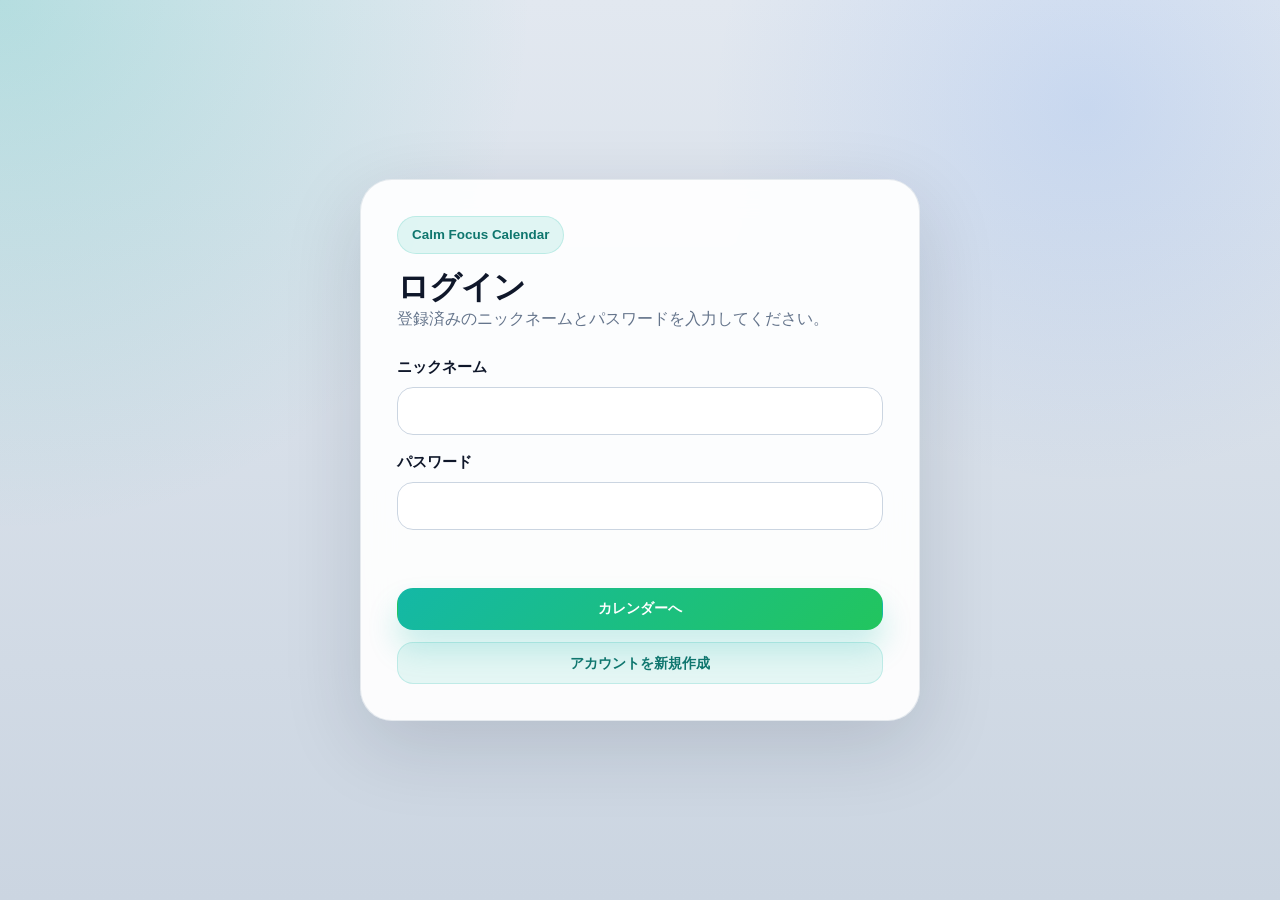
==== public_html/login/index.html @ 6d13730d "feat: unify app UI with login and add header user menu Share glass-style design tokens across pages," ====
<!doctype html>
<html lang="ja">
	<head>
		<meta charset="UTF-8" />
		<meta name="viewport" content="width=device-width, initial-scale=1.0" />
		<title>ログイン | Calm Focus Calendar</title>
		<link rel="stylesheet" href="../style.css" />
		<link rel="stylesheet" href="login.css" />
	</head>
	<body>
		<main class="page">
			<section class="auth-panel auth-panel--narrow">
				<span class="auth-eyebrow" style="background:rgba(20,184,166,0.12);color:var(--color-teal-strong);border:1px solid rgba(20,184,166,0.18)">Calm Focus Calendar</span>
				<h2>ログイン</h2>
				<p>登録済みのニックネームとパスワードを入力してください。</p>

				<form id="loginForm" class="auth-form" autocomplete="on">
					<div class="auth-field">
						<label class="form-label" for="nickname">ニックネーム</label>
						<input class="form-input" id="nickname" name="nickname" type="text" required maxlength="24" />
					</div>
					<div class="auth-field">
						<label class="form-label" for="password">パスワード</label>
						<input class="form-input" id="password" name="password" type="password" required minlength="4" />
					</div>

					<div id="loginMessage" class="auth-message" aria-live="polite"></div>

					<div class="auth-actions">
						<button class="primary-btn" type="submit">カレンダーへ</button>
						<a class="secondary-btn" href="register.html">アカウントを新規作成</a>
					</div>
				</form>
			</section>
		</main>

		<script src="auth.js"></script>
		<script>
			if (getCurrentUser()) {
				window.location.href = "../index.php";
			}

			const form = document.getElementById("loginForm");
			const message = document.getElementById("loginMessage");

			form.addEventListener("submit", async (event) => {
				event.preventDefault();

				const formData = new FormData(form);
				const nickname = String(formData.get("nickname") || "").trim();
				const password = String(formData.get("password") || "");

				try {
					await loginAccount(nickname, password);
					setMessage(message, "ログインしました。カレンダーへ移動します。", "success");
					window.location.href = "../index.php";
				} catch (error) {
					setMessage(message, error.message, "error");
				}
			});
		</script>
	</body>
</html>
---- public_html/style.css ----
/* ==========================================================================
   Calm Focus Calendar — design system
   Login-aligned glass UI with teal accents.
   ========================================================================== */

:root {
  /* Color */
  --color-bg: #e2e8f0;
  --color-surface: #ffffff;
  --color-surface-muted: #f8fafc;
  --color-text: #0f172a;
  --color-text-muted: #64748b;
  --color-border: rgba(148, 163, 184, 0.28);
  --color-border-strong: #cbd5e1;

  --color-primary: #14b8a6;
  --color-primary-hover: #0d9488;
  --color-primary-soft: rgba(20, 184, 166, 0.12);
  --color-primary-strong: #0f766e;

  --color-teal: #14b8a6;
  --color-teal-strong: #0f766e;
  --color-blue: #2f6df6;
  --color-accent: #22c55e;

  --color-success: #1f8a4c;
  --color-success-soft: #e6f4ea;
  --color-success-border: #b7e0c4;
  --color-warning: #9a6200;
  --color-warning-soft: #fdf3e0;
  --color-warning-border: #f3d49a;
  --color-danger: #ef4444;
  --color-danger-soft: #fdeceb;
  --color-danger-border: #f3b9b6;
  --color-info: #2f6df6;
  --color-info-soft: #e8f0fe;
  --color-info-border: #c6dafb;

  --color-sun: #ef4444;
  --color-sat: #2f6df6;

  --glass-bg: rgba(255, 255, 255, 0.92);
  --glass-border: rgba(148, 163, 184, 0.22);

  /* Radius */
  --radius-sm: 10px;
  --radius-md: 16px;
  --radius-lg: 20px;
  --radius-xl: 24px;
  --radius-2xl: 32px;

  /* Shadow */
  --shadow-sm: 0 8px 24px rgba(15, 23, 42, 0.06);
  --shadow-md: 0 12px 32px rgba(15, 23, 42, 0.10);
  --shadow-glass: 0 24px 80px rgba(15, 23, 42, 0.14);

  /* Spacing */
  --space-1: 4px;
  --space-2: 8px;
  --space-3: 12px;
  --space-4: 16px;
  --space-5: 24px;
  --space-6: 32px;

  /* Motion */
  --transition-fast: 0.12s ease;
  --transition-normal: 0.2s ease;

  /* Layout */
  --content-max: 1040px;
  --content-max-wide: 1280px;
  --header-height: 72px;

  --font-sans: "Hiragino Sans", "Yu Gothic UI", "Meiryo", -apple-system,
    BlinkMacSystemFont, "Segoe UI", sans-serif;
}

*,
*::before,
*::after {
  box-sizing: border-box;
  margin: 0;
  padding: 0;
}

html {
  scroll-behavior: smooth;
}

body {
  font-family: var(--font-sans);
  color: var(--color-text);
  min-height: 100vh;
  line-height: 1.5;
  -webkit-font-smoothing: antialiased;
  background:
    radial-gradient(circle at top left, rgba(20, 184, 166, 0.22), transparent 34%),
    radial-gradient(circle at 85% 12%, rgba(59, 130, 246, 0.14), transparent 28%),
    linear-gradient(180deg, #e2e8f0 0%, #cbd5e1 100%);
}

@media (prefers-reduced-motion: reduce) {
  html {
    scroll-behavior: auto;
  }
  *,
  *::before,
  *::after {
    scroll-behavior: auto !important;
    transition-duration: 0.01ms !important;
    animation-duration: 0.01ms !important;
  }
}

:focus-visible {
  outline: 2px solid var(--color-teal);
  outline-offset: 2px;
  border-radius: var(--radius-sm);
}

a {
  color: var(--color-teal-strong);
}

/* ------------------------------------------------------------------ Header */

.site-header {
  position: sticky;
  top: 0;
  z-index: 20;
  padding: var(--space-3) var(--space-4) 0;
}

.site-header-inner {
  max-width: var(--content-max-wide);
  margin: 0 auto;
  min-height: var(--header-height);
  padding: var(--space-2) var(--space-4);
  display: flex;
  align-items: center;
  justify-content: space-between;
  gap: var(--space-4);
  border: 1px solid var(--glass-border);
  border-radius: var(--radius-2xl);
  background: var(--glass-bg);
  backdrop-filter: blur(16px);
  box-shadow: var(--shadow-glass);
}

.site-header-start {
  display: flex;
  align-items: center;
  gap: var(--space-3);
  min-width: 0;
  flex: 1 1 auto;
}

.site-brand {
  display: inline-flex;
  align-items: center;
  gap: var(--space-2);
  min-width: 0;
  font-size: 15px;
  font-weight: 700;
  letter-spacing: -0.02em;
  color: var(--color-text);
  text-decoration: none;
}

.site-brand-mark {
  display: inline-flex;
  align-items: center;
  justify-content: center;
  flex-shrink: 0;
  width: 36px;
  height: 36px;
  border-radius: 12px;
  background: linear-gradient(135deg, var(--color-teal), var(--color-accent));
  color: #fff;
  font-size: 16px;
  font-weight: 800;
  box-shadow: 0 10px 24px rgba(20, 184, 166, 0.28);
}

.site-brand-name {
  white-space: nowrap;
  overflow: hidden;
  text-overflow: ellipsis;
}

.site-nav {
  display: flex;
  align-items: center;
  justify-content: flex-end;
  gap: var(--space-2);
  flex-wrap: wrap;
  flex-shrink: 0;
}

.site-nav-link {
  display: inline-flex;
  align-items: center;
  height: 42px;
  padding: 0 var(--space-4);
  border-radius: var(--radius-md);
  border: 1px solid transparent;
  color: var(--color-text-muted);
  font-size: 14px;
  font-weight: 700;
  text-decoration: none;
  transition: transform var(--transition-fast), background var(--transition-fast),
    color var(--transition-fast), border-color var(--transition-fast), box-shadow var(--transition-fast);
}

.site-nav-link:hover {
  background: rgba(20, 184, 166, 0.08);
  color: var(--color-teal-strong);
  transform: translateY(-1px);
}

.site-nav-link[aria-current="page"] {
  background: rgba(20, 184, 166, 0.12);
  border-color: rgba(20, 184, 166, 0.18);
  color: var(--color-teal-strong);
  box-shadow: inset 0 0 0 1px rgba(20, 184, 166, 0.06);
}

.site-user-menu {
  position: relative;
  flex-shrink: 0;
}

.user-chip-btn {
  display: inline-flex;
  align-items: center;
  gap: 10px;
  min-height: 48px;
  padding: 6px 14px 6px 6px;
  border: 1px solid rgba(20, 184, 166, 0.18);
  border-radius: 999px;
  background: rgba(20, 184, 166, 0.1);
  color: var(--color-teal-strong);
  font-size: 14px;
  font-weight: 700;
  cursor: pointer;
  transition: transform var(--transition-fast), box-shadow var(--transition-fast), background var(--transition-fast);
}

.user-chip-btn:hover,
.user-chip-btn.is-open {
  background: rgba(20, 184, 166, 0.16);
  box-shadow: 0 12px 28px rgba(20, 184, 166, 0.18);
  transform: translateY(-1px);
}

.user-avatar {
  display: inline-grid;
  place-items: center;
  flex-shrink: 0;
  width: 36px;
  height: 36px;
  border-radius: 50%;
  background: linear-gradient(135deg, var(--color-teal), var(--color-accent));
  color: #fff;
  font-size: 15px;
  font-weight: 800;
}

.user-avatar-large {
  width: 44px;
  height: 44px;
  font-size: 18px;
}

.user-chip-text {
  display: grid;
  gap: 1px;
  min-width: 0;
  text-align: left;
}

.user-chip-label {
  font-size: 11px;
  font-weight: 700;
  color: var(--color-text-muted);
  letter-spacing: 0.02em;
}

.user-nickname {
  max-width: 120px;
  overflow: hidden;
  text-overflow: ellipsis;
  white-space: nowrap;
  color: var(--color-teal-strong);
}

.user-chevron {
  width: 8px;
  height: 8px;
  margin-left: 2px;
  border-right: 2px solid currentColor;
  border-bottom: 2px solid currentColor;
  transform: rotate(45deg) translateY(-2px);
  transition: transform var(--transition-fast);
}

.user-chip-btn.is-open .user-chevron {
  transform: rotate(-135deg) translateY(2px);
}

.login-entry-btn {
  display: inline-flex;
  align-items: center;
  gap: 8px;
  min-height: 48px;
  padding: 0 16px;
  border-radius: 999px;
  border: 1px solid rgba(20, 184, 166, 0.18);
  background: rgba(20, 184, 166, 0.1);
  color: var(--color-teal-strong);
  font-size: 14px;
  font-weight: 700;
  text-decoration: none;
  transition: transform var(--transition-fast), box-shadow var(--transition-fast), background var(--transition-fast);
}

.login-entry-btn:hover {
  background: rgba(20, 184, 166, 0.16);
  box-shadow: 0 12px 28px rgba(20, 184, 166, 0.18);
  transform: translateY(-1px);
}

.login-entry-icon {
  display: inline-grid;
  place-items: center;
  width: 28px;
  height: 28px;
  border-radius: 50%;
  background: linear-gradient(135deg, var(--color-teal), var(--color-accent));
  color: #fff;
  font-size: 13px;
  font-weight: 800;
}

.site-user-dropdown {
  position: absolute;
  top: calc(100% + 10px);
  left: 0;
  min-width: 240px;
  padding: var(--space-2);
  border: 1px solid var(--glass-border);
  border-radius: var(--radius-xl);
  background: var(--glass-bg);
  backdrop-filter: blur(16px);
  box-shadow: var(--shadow-glass);
  z-index: 30;
}

.site-user-dropdown-head {
  display: flex;
  align-items: center;
  gap: var(--space-3);
  padding: var(--space-2) var(--space-2) var(--space-3);
  margin-bottom: var(--space-1);
  border-bottom: 1px solid var(--color-border);
}

.site-user-dropdown-name {
  font-size: 15px;
  font-weight: 700;
  color: var(--color-text);
}

.site-user-dropdown-meta {
  font-size: 12px;
  color: var(--color-text-muted);
}

.site-user-dropdown-item {
  display: block;
  width: 100%;
  padding: 12px var(--space-3);
  border: 0;
  border-radius: var(--radius-md);
  background: transparent;
  color: var(--color-text);
  font-size: 14px;
  font-weight: 700;
  text-align: left;
  text-decoration: none;
  cursor: pointer;
  transition: background var(--transition-fast);
}

.site-user-dropdown-item:hover {
  background: rgba(20, 184, 166, 0.08);
}

.site-user-dropdown-logout {
  color: var(--color-danger);
}

.user-chip-btn[hidden],
.login-entry-btn[hidden] {
  display: none !important;
}

/* ------------------------------------------------------------- Content app */

.app {
  max-width: var(--content-max);
  margin: 0 auto;
  padding: var(--space-5) var(--space-4) var(--space-6);
}

.app--wide {
  max-width: var(--content-max-wide);
}

.page-head {
  display: flex;
  align-items: center;
  justify-content: space-between;
  flex-wrap: wrap;
  gap: var(--space-3);
  margin-bottom: var(--space-5);
}

.page-head-titles {
  display: flex;
  flex-direction: column;
  gap: 2px;
}

.page-title {
  font-size: 24px;
  font-weight: 700;
  letter-spacing: -0.02em;
  color: var(--color-text);
}

.page-subtitle {
  font-size: 13px;
  color: var(--color-text-muted);
}

.page-head-actions {
  display: flex;
  align-items: center;
  gap: var(--space-2);
  flex-wrap: wrap;
}

.back-link {
  display: inline-flex;
  align-items: center;
  gap: 4px;
  font-size: 14px;
  font-weight: 700;
  color: var(--color-teal-strong);
  text-decoration: none;
}

.back-link:hover {
  text-decoration: underline;
}

/* --------------------------------------------------------------- Buttons */

.primary-btn,
.secondary-btn {
  display: inline-flex;
  align-items: center;
  justify-content: center;
  gap: var(--space-2);
  min-height: 42px;
  padding: 0 var(--space-5);
  border-radius: var(--radius-md);
  font-size: 14px;
  font-weight: 600;
  text-decoration: none;
  cursor: pointer;
  transition: background var(--transition-fast), border-color var(--transition-fast),
    box-shadow var(--transition-fast), transform var(--transition-fast);
}

.primary-btn {
  border: 1px solid transparent;
  background: linear-gradient(135deg, var(--color-teal), var(--color-accent));
  color: #fff;
  box-shadow: 0 18px 30px rgba(20, 184, 166, 0.22);
}

.primary-btn:hover {
  background: linear-gradient(135deg, var(--color-primary-hover), #16a34a);
  transform: translateY(-1px);
}

.primary-btn:disabled {
  background: var(--color-border-strong);
  color: #fff;
  cursor: progress;
  box-shadow: none;
}

.secondary-btn {
  border: 1px solid rgba(20, 184, 166, 0.18);
  background: rgba(20, 184, 166, 0.1);
  color: var(--color-teal-strong);
}

.secondary-btn:hover {
  background: rgba(20, 184, 166, 0.16);
  border-color: rgba(20, 184, 166, 0.28);
  transform: translateY(-1px);
}

.primary-btn-small {
  min-height: 38px;
  padding: 0 var(--space-4);
  font-size: 13px;
}

.text-btn {
  display: inline-flex;
  align-items: center;
  min-height: 32px;
  border: none;
  background: none;
  color: var(--color-primary);
  font-size: 13px;
  font-weight: 600;
  cursor: pointer;
  text-decoration: none;
  padding: 0 2px;
}

.text-btn:hover {
  text-decoration: underline;
}

.text-btn-danger {
  color: var(--color-danger);
}

/* --------------------------------------------------------------- Panels */

.panel {
  background: var(--glass-bg);
  border: 1px solid var(--glass-border);
  border-radius: var(--radius-xl);
  padding: var(--space-5);
  margin-bottom: var(--space-5);
  box-shadow: var(--shadow-glass);
  backdrop-filter: blur(16px);
}

.panel-title {
  font-size: 17px;
  font-weight: 700;
  margin-bottom: var(--space-4);
  color: var(--color-text);
}

.panel-desc {
  font-size: 14px;
  color: var(--color-text-muted);
  margin-bottom: var(--space-4);
  line-height: 1.6;
}

.panel-note {
  font-size: 14px;
  padding: var(--space-3) var(--space-4);
  background: var(--color-warning-soft);
  border: 1px solid var(--color-warning-border);
  border-radius: var(--radius-md);
  color: var(--color-warning);
  line-height: 1.6;
}

/* --------------------------------------------------------------- Forms */

.generate-form {
  display: flex;
  flex-direction: column;
  gap: var(--space-4);
}

.form-grid {
  display: grid;
  gap: var(--space-4);
}

@media (min-width: 640px) {
  .form-grid-3 {
    grid-template-columns: repeat(3, 1fr);
  }
}

.form-row {
  display: flex;
  flex-direction: column;
  gap: var(--space-2);
}

.form-label {
  font-size: 13px;
  font-weight: 600;
  color: var(--color-text);
}

.form-input {
  width: 100%;
  min-height: 48px;
  padding: 14px 16px;
  border: 1px solid var(--color-border-strong);
  border-radius: var(--radius-md);
  font-size: 15px;
  font-family: inherit;
  color: var(--color-text);
  background: #fff;
  transition: border-color var(--transition-fast), box-shadow var(--transition-fast), transform var(--transition-fast);
}

.form-input:focus {
  outline: none;
  border-color: var(--color-teal);
  box-shadow: 0 0 0 4px rgba(20, 184, 166, 0.14);
}

.form-textarea {
  resize: vertical;
  min-height: 120px;
  line-height: 1.6;
}

.form-actions {
  display: flex;
  flex-wrap: wrap;
  gap: var(--space-3);
  align-items: center;
  margin-top: var(--space-1);
}

/* --------------------------------------------------------------- Alerts */

.alert {
  position: relative;
  padding: var(--space-3) var(--space-4) var(--space-3) 44px;
  border-radius: var(--radius-md);
  margin-bottom: var(--space-4);
  font-size: 14px;
  line-height: 1.55;
  border: 1px solid transparent;
}

.alert::before {
  position: absolute;
  left: 14px;
  top: 12px;
  font-size: 15px;
  font-weight: 700;
  width: 18px;
  height: 18px;
  line-height: 18px;
  text-align: center;
  border-radius: 50%;
}

.alert-error {
  background: var(--color-danger-soft);
  color: var(--color-danger);
  border-color: var(--color-danger-border);
}

.alert-error::before {
  content: "!";
  background: var(--color-danger);
  color: #fff;
}

.alert-success {
  background: var(--color-success-soft);
  color: var(--color-success);
  border-color: var(--color-success-border);
}

.alert-success::before {
  content: "\2713";
  background: var(--color-success);
  color: #fff;
}

.alert-warning {
  background: var(--color-warning-soft);
  color: var(--color-warning);
  border-color: var(--color-warning-border);
}

.alert-warning::before {
  content: "\26A0";
  color: var(--color-warning);
  font-size: 16px;
}

.conflict-list {
  margin: var(--space-2) 0 0 18px;
  line-height: 1.6;
}

/* --------------------------------------------------------------- Calendar */

.calendar {
  background: var(--glass-bg);
  border: 1px solid var(--glass-border);
  border-radius: var(--radius-xl);
  overflow: hidden;
  box-shadow: var(--shadow-glass);
  backdrop-filter: blur(16px);
}

.calendar-toolbar {
  display: flex;
  align-items: center;
  justify-content: space-between;
  gap: var(--space-3);
  padding: var(--space-4) var(--space-5);
  border-bottom: 1px solid var(--color-border);
}

.calendar-month {
  font-size: 20px;
  font-weight: 700;
  letter-spacing: -0.01em;
  color: var(--color-text);
}

.calendar-nav {
  display: flex;
  align-items: center;
  gap: var(--space-2);
}

.nav-btn {
  display: inline-flex;
  align-items: center;
  justify-content: center;
  width: 40px;
  height: 40px;
  border: 1px solid var(--color-border-strong);
  border-radius: var(--radius-md);
  background: var(--color-surface);
  color: var(--color-text-muted);
  text-decoration: none;
  font-size: 14px;
  transition: background var(--transition-fast), color var(--transition-fast);
}

.nav-btn:hover {
  background: var(--color-surface-muted);
  color: var(--color-text);
}

.today-btn {
  display: inline-flex;
  align-items: center;
  height: 40px;
  padding: 0 var(--space-4);
  border: 1px solid var(--color-border-strong);
  border-radius: var(--radius-md);
  background: var(--color-surface);
  color: var(--color-text);
  text-decoration: none;
  font-size: 14px;
  font-weight: 600;
  transition: background var(--transition-fast);
}

.today-btn:hover {
  background: var(--color-surface-muted);
}

.calendar-grid {
  width: 100%;
  border-collapse: collapse;
  table-layout: fixed;
}

.calendar-grid thead th {
  padding: var(--space-3) 0;
  font-size: 12px;
  font-weight: 700;
  color: var(--color-text-muted);
  text-align: center;
  border-bottom: 1px solid var(--color-border);
  background: var(--color-surface-muted);
}

.calendar-grid thead th.sun {
  color: var(--color-sun);
}

.calendar-grid thead th.sat {
  color: var(--color-sat);
}

.calendar-grid tbody td {
  vertical-align: top;
  height: 108px;
  border-right: 1px solid var(--color-border);
  border-bottom: 1px solid var(--color-border);
  padding: 3px;
}

.calendar-grid tbody td:last-child {
  border-right: none;
}

.calendar-grid tbody tr:last-child td {
  border-bottom: none;
}

.calendar-grid tbody td.empty {
  background: var(--color-surface-muted);
}

.day-link {
  display: block;
  height: 100%;
  text-decoration: none;
  color: inherit;
  border-radius: var(--radius-sm);
}

.day-link:hover .day-cell {
  background: var(--color-primary-soft);
}

.day-link:hover .day-cell.today {
  background: #d6e4fd;
}

.day-cell {
  height: 100%;
  border-radius: var(--radius-sm);
  padding: var(--space-1);
  transition: background var(--transition-fast);
}

.day-cell.today {
  background: var(--color-primary-soft);
}

.day-number {
  display: inline-flex;
  align-items: center;
  justify-content: center;
  width: 26px;
  height: 26px;
  font-size: 13px;
  font-weight: 600;
  color: var(--color-text);
  border-radius: 50%;
}

.day-cell.today .day-number {
  background: var(--color-primary);
  color: #fff;
}

.day-cell.other-month .day-number {
  color: #a5adba;
}

.calendar-grid tbody td.sun:not(.empty) .day-cell:not(.today) .day-number {
  color: var(--color-sun);
}

.calendar-grid tbody td.sat:not(.empty) .day-cell:not(.today) .day-number {
  color: var(--color-sat);
}

.day-events {
  display: flex;
  flex-direction: column;
  gap: 3px;
  margin-top: var(--space-1);
}

.day-event {
  display: block;
  padding: 2px 6px;
  border-radius: 4px;
  background: var(--color-primary-soft);
  color: var(--color-primary-strong);
  font-size: 11px;
  font-weight: 600;
  line-height: 1.35;
  white-space: nowrap;
  overflow: hidden;
  text-overflow: ellipsis;
}

.day-event-more {
  font-size: 11px;
  font-weight: 600;
  color: var(--color-text-muted);
  padding-left: var(--space-1);
}

/* Mobile calendar dot mode */
.day-events-dots {
  display: none;
  gap: 3px;
  margin-top: 4px;
}

.day-events-dots span {
  width: 5px;
  height: 5px;
  border-radius: 50%;
  background: var(--color-primary);
}

/* --------------------------------------------------------------- Day view */

.day-view {
  background: var(--color-surface);
  border: 1px solid var(--color-border);
  border-radius: var(--radius-lg);
  overflow: hidden;
  box-shadow: var(--shadow-sm);
}

.day-view-header {
  padding: var(--space-6) var(--space-5) var(--space-5);
  border-bottom: 1px solid var(--color-border);
  background: linear-gradient(180deg, var(--color-surface-muted), var(--color-surface));
}

.day-view-weekday {
  font-size: 14px;
  font-weight: 600;
  color: var(--color-text-muted);
  margin-bottom: 2px;
}

.day-view-date {
  font-size: 34px;
  font-weight: 700;
  letter-spacing: -0.02em;
  color: var(--color-text);
  line-height: 1.15;
}

.day-view-year {
  font-size: 14px;
  color: var(--color-text-muted);
  margin-top: 2px;
}

.day-view-body {
  padding: var(--space-5);
  min-height: 200px;
}

.day-view-empty {
  display: flex;
  flex-direction: column;
  align-items: center;
  gap: var(--space-3);
  padding: var(--space-6) var(--space-4);
  color: var(--color-text-muted);
  font-size: 14px;
  text-align: center;
}

/* --------------------------------------------------------------- Event list */

.event-list {
  list-style: none;
}

.event-list-item {
  display: flex;
  flex-wrap: wrap;
  align-items: center;
  gap: var(--space-2) var(--space-4);
  padding: var(--space-3) 0;
  border-bottom: 1px solid var(--color-border);
}

.event-list-item:last-child {
  border-bottom: none;
}

.event-list-item-with-actions {
  justify-content: space-between;
}

.event-list-main {
  display: flex;
  flex-wrap: wrap;
  align-items: center;
  gap: var(--space-2) var(--space-4);
  flex: 1;
}

.event-list-date {
  font-size: 13px;
  color: var(--color-text-muted);
  min-width: 92px;
}

.event-list-time {
  display: inline-flex;
  align-items: center;
  font-size: 13px;
  font-weight: 600;
  color: var(--color-primary-strong);
  background: var(--color-primary-soft);
  padding: 2px 8px;
  border-radius: 999px;
  min-width: 104px;
  justify-content: center;
}

.event-list-title {
  font-size: 15px;
  color: var(--color-text);
}

.event-actions {
  display: flex;
  align-items: center;
  gap: var(--space-3);
}

.inline-form {
  display: inline;
  margin: 0;
}

.event-list-compact .event-list-item {
  padding: var(--space-2) 0;
}

/* --------------------------------------------------------------- Chat */

.chat-layout {
  display: grid;
  gap: var(--space-5);
  align-items: start;
}

.chat-main,
.chat-side {
  min-width: 0;
}

/* Keep window-scroll targets clear of the sticky site header. */
#chat-feedback,
#chat-plans,
#chat-proposed-events {
  scroll-margin-top: calc(var(--header-height) + var(--space-4));
}

.chat-note {
  margin-bottom: var(--space-4);
}

.constraints-banner {
  background: var(--color-info-soft);
  border: 1px solid var(--color-info-border);
  border-radius: var(--radius-md);
  padding: var(--space-3) var(--space-4);
  margin-bottom: var(--space-4);
  font-size: 14px;
  color: var(--color-primary-strong);
  line-height: 1.6;
}

.chat-panel {
  background: var(--color-surface);
  border: 1px solid var(--color-border);
  border-radius: var(--radius-lg);
  overflow: hidden;
  box-shadow: var(--shadow-sm);
}

.chat-messages {
  padding: var(--space-5);
  min-height: 340px;
  max-height: 540px;
  overflow-y: auto;
  display: flex;
  flex-direction: column;
  gap: var(--space-4);
  background: var(--color-surface-muted);
}

.chat-bubble {
  max-width: 86%;
  padding: var(--space-3) var(--space-4);
  border-radius: var(--radius-lg);
  line-height: 1.6;
  box-shadow: var(--shadow-sm);
}

.chat-bubble-ai {
  align-self: flex-start;
  background: var(--color-surface);
  border: 1px solid var(--color-border);
  border-bottom-left-radius: var(--radius-sm);
}

.chat-bubble-user {
  align-self: flex-end;
  background: var(--color-primary-soft);
  border: 1px solid var(--color-info-border);
  border-bottom-right-radius: var(--radius-sm);
}

.chat-label {
  display: flex;
  align-items: center;
  gap: var(--space-1);
  font-size: 11px;
  font-weight: 700;
  letter-spacing: 0.02em;
  text-transform: uppercase;
  color: var(--color-text-muted);
  margin-bottom: var(--space-1);
}

.chat-bubble-ai .chat-label {
  color: var(--color-primary-strong);
}

.chat-text {
  font-size: 14.5px;
  color: var(--color-text);
  white-space: pre-wrap;
  overflow-wrap: anywhere;
  word-break: break-word;
}

.chat-form {
  display: flex;
  flex-direction: column;
  gap: var(--space-3);
  padding: var(--space-4);
  border-top: 1px solid var(--color-border);
  background: var(--color-surface);
}

.chat-input {
  min-height: 84px;
}

.chat-reset-form {
  text-align: center;
  margin-top: var(--space-4);
}

/* Mobile-only jump-to-plans affordance */
.plan-jump {
  display: none;
  align-items: center;
  justify-content: center;
  gap: var(--space-2);
  width: 100%;
  margin-top: var(--space-3);
  padding: var(--space-3);
  border-radius: var(--radius-md);
  background: var(--color-primary-soft);
  border: 1px solid var(--color-info-border);
  color: var(--color-primary-strong);
  font-size: 13px;
  font-weight: 700;
  text-decoration: none;
}

/* --------------------------------------------------------------- Plans */

.plan-section-title {
  font-size: 16px;
  font-weight: 700;
  margin-bottom: var(--space-1);
  color: var(--color-text);
}

.plan-section-desc {
  font-size: 13px;
  color: var(--color-text-muted);
  margin-bottom: var(--space-4);
  line-height: 1.6;
}

.plan-empty {
  display: flex;
  flex-direction: column;
  gap: var(--space-2);
  padding: var(--space-6) var(--space-5);
  text-align: center;
  background: var(--color-surface);
  border: 1px dashed var(--color-border-strong);
  border-radius: var(--radius-lg);
  color: var(--color-text-muted);
}

.plan-empty-title {
  font-size: 15px;
  font-weight: 700;
  color: var(--color-text);
}

.plan-empty-text {
  font-size: 13px;
  line-height: 1.6;
}

.plan-grid {
  display: grid;
  grid-template-columns: 1fr;
  gap: var(--space-4);
}

.plan-card {
  position: relative;
  border: 1px solid var(--color-border);
  border-radius: var(--radius-lg);
  padding: var(--space-4);
  background: var(--color-surface);
  display: flex;
  flex-direction: column;
  gap: var(--space-2);
  box-shadow: var(--shadow-sm);
  transition: border-color var(--transition-fast), box-shadow var(--transition-fast);
}

.plan-card-selected {
  border-color: var(--color-primary);
  box-shadow: 0 0 0 2px var(--color-primary-soft), var(--shadow-sm);
}

.plan-card-header {
  display: flex;
  align-items: center;
  gap: var(--space-2);
}

.plan-id {
  display: inline-flex;
  align-items: center;
  justify-content: center;
  min-width: 24px;
  height: 24px;
  padding: 0 7px;
  border-radius: 999px;
  background: var(--color-primary);
  color: #fff;
  font-size: 12px;
  font-weight: 700;
}

.plan-name {
  font-size: 16px;
  font-weight: 700;
  color: var(--color-text);
}

.plan-selected-badge {
  display: none;
  margin-left: auto;
  align-items: center;
  gap: 4px;
  font-size: 12px;
  font-weight: 700;
  color: var(--color-primary-strong);
}

.plan-card-selected .plan-selected-badge {
  display: inline-flex;
}

.plan-summary,
.plan-count {
  font-size: 13px;
  color: var(--color-text-muted);
  line-height: 1.5;
}

.plan-hours {
  font-size: 14px;
  font-weight: 700;
  color: var(--color-text);
}

.plan-status {
  display: inline-flex;
  align-items: center;
  gap: 4px;
  font-size: 12px;
  font-weight: 700;
  padding: 2px 8px;
  border-radius: 999px;
  align-self: flex-start;
}

.plan-status-ok {
  color: var(--color-success);
  background: var(--color-success-soft);
}

.plan-status-warn {
  color: var(--color-warning);
  background: var(--color-warning-soft);
}

.plan-select-btn {
  width: 100%;
  margin-top: var(--space-2);
}

/* ----------------------------------------------- Study consultation + fields */

.consult-list {
  display: flex;
  flex-direction: column;
  gap: 2px;
}

.consult-row {
  display: flex;
  justify-content: space-between;
  gap: var(--space-3);
  padding: var(--space-2) 0;
  border-bottom: 1px solid var(--color-border);
  font-size: 13px;
}

.consult-row:last-child {
  border-bottom: none;
}

.consult-row dt {
  color: var(--color-text-muted);
  flex: 0 0 auto;
}

.consult-row dd {
  color: var(--color-text);
  font-weight: 600;
  text-align: right;
  overflow-wrap: anywhere;
}

.missing-block {
  margin-top: var(--space-3);
  padding: var(--space-3);
  border-radius: var(--radius-md);
  background: var(--color-warning-soft);
  border: 1px solid var(--color-warning-border);
}

.missing-title {
  font-size: 13px;
  font-weight: 700;
  color: var(--color-warning);
  margin-bottom: var(--space-1);
}

.missing-list {
  margin: 0 0 0 18px;
  font-size: 13px;
  color: var(--color-warning);
  line-height: 1.6;
}

.plan-fields,
.plan-preview {
  display: flex;
  flex-direction: column;
  gap: 1px;
  margin: var(--space-1) 0;
}

.plan-field {
  display: flex;
  justify-content: space-between;
  gap: var(--space-3);
  padding: 4px 0;
  border-bottom: 1px dashed var(--color-border);
  font-size: 12.5px;
}

.plan-field:last-child {
  border-bottom: none;
}

.plan-field dt {
  color: var(--color-text-muted);
  flex: 0 0 auto;
}

.plan-field dd {
  color: var(--color-text);
  font-weight: 600;
  text-align: right;
  overflow-wrap: anywhere;
}

.plan-field-ok dd {
  color: var(--color-success);
}

.plan-field-warn dd {
  color: var(--color-warning);
}

.plan-preview {
  margin-bottom: var(--space-3);
  padding: var(--space-3);
  border-radius: var(--radius-md);
  background: var(--color-surface-muted);
  border: 1px solid var(--color-border);
}

.plan-preview .plan-field {
  border-bottom-color: var(--color-border);
}

/* Quick-start chips */
.quickstart {
  display: flex;
  flex-wrap: wrap;
  gap: var(--space-2);
}

.quickstart-chip {
  border: 1px solid var(--color-border-strong);
  background: var(--color-surface);
  color: var(--color-text-muted);
  border-radius: 999px;
  padding: 6px 12px;
  font-size: 12.5px;
  font-family: inherit;
  cursor: pointer;
  transition: background var(--transition-fast), color var(--transition-fast), border-color var(--transition-fast);
}

.quickstart-chip:hover {
  background: var(--color-primary-soft);
  color: var(--color-primary-strong);
  border-color: var(--color-info-border);
}

/* ------------------------------------------------- Bulk event management */

.alert-link {
  margin-left: var(--space-2);
  color: var(--color-primary-strong);
  font-weight: 700;
  text-decoration: underline;
}

.weekday-row {
  display: flex;
  flex-wrap: wrap;
  gap: var(--space-2);
}

.weekday-chip {
  display: inline-flex;
  align-items: center;
  gap: 6px;
  min-height: 40px;
  padding: 0 var(--space-3);
  border: 1px solid var(--color-border-strong);
  border-radius: var(--radius-md);
  background: var(--color-surface);
  font-size: 13px;
  cursor: pointer;
  user-select: none;
}

.weekday-chip:focus-within {
  outline: 2px solid var(--color-primary);
  outline-offset: 1px;
}

.weekday-chip input {
  width: 16px;
  height: 16px;
  accent-color: var(--color-primary);
}

.source-chip {
  display: inline-flex;
  align-items: center;
  padding: 2px 8px;
  border-radius: 999px;
  background: var(--color-surface-muted);
  border: 1px solid var(--color-border);
  color: var(--color-text-muted);
  font-size: 11px;
  font-weight: 600;
}

.danger-zone {
  margin-top: var(--space-4);
  padding: var(--space-4);
  border: 1px solid var(--color-danger-border);
  border-radius: var(--radius-md);
  background: var(--color-danger-soft);
}

.danger-zone-title {
  font-size: 14px;
  font-weight: 700;
  color: var(--color-danger);
  margin-bottom: var(--space-1);
}

.danger-zone-text {
  font-size: 13px;
  color: var(--color-text);
  margin-bottom: var(--space-3);
  line-height: 1.6;
}

.danger-btn {
  display: inline-flex;
  align-items: center;
  justify-content: center;
  min-height: 42px;
  padding: 0 var(--space-5);
  border: 1px solid transparent;
  border-radius: var(--radius-md);
  background: var(--color-danger);
  color: #fff;
  font-size: 14px;
  font-weight: 700;
  cursor: pointer;
  transition: background var(--transition-fast);
}

.danger-btn:hover {
  background: #b62f2f;
}

.danger-btn:disabled {
  background: var(--color-border-strong);
  cursor: progress;
}

/* --------------------------------------------------------------- Responsive */

@media (min-width: 1024px) {
  .chat-layout {
    grid-template-columns: minmax(0, 1.7fr) minmax(0, 1fr);
  }

  .chat-side {
    position: sticky;
    top: calc(var(--header-height) + var(--space-4));
    max-height: calc(100vh - var(--header-height) - var(--space-5));
    overflow-y: auto;
  }
}

@media (max-width: 1023px) {
  .plan-jump {
    display: flex;
  }
}

@media (max-width: 768px) {
  .app {
    padding: var(--space-4) var(--space-3) var(--space-5);
  }

  .page-title {
    font-size: 21px;
  }

  .calendar-toolbar {
    flex-wrap: wrap;
  }

  .day-view-date {
    font-size: 28px;
  }
}

@media (max-width: 560px) {
  .site-header {
    padding: var(--space-2) var(--space-2) 0;
  }

  .site-header-inner {
    padding: var(--space-2) var(--space-3);
    min-height: auto;
    flex-direction: column;
    align-items: stretch;
    gap: var(--space-2);
  }

  .site-header-start {
    width: 100%;
    justify-content: space-between;
  }

  .site-brand-name {
    display: none;
  }

  .site-nav {
    width: 100%;
    justify-content: flex-start;
    overflow-x: auto;
    padding-bottom: 2px;
  }

  .site-nav-link {
    flex-shrink: 0;
  }

  .user-chip-text,
  .user-chip-label {
    display: none;
  }

  .user-chip-btn,
  .login-entry-btn {
    min-height: 44px;
    padding-left: 6px;
    padding-right: 10px;
  }

  .calendar-toolbar {
    padding: var(--space-3) var(--space-4);
  }

  .calendar-month {
    font-size: 18px;
    order: -1;
    width: 100%;
  }

  .calendar-grid thead th {
    font-size: 11px;
    padding: var(--space-2) 0;
  }

  .calendar-grid tbody td {
    height: 64px;
    padding: 2px;
  }

  .day-number {
    width: 22px;
    height: 22px;
    font-size: 12px;
  }

  /* Switch event chips to dots to keep 7 columns usable */
  .day-events {
    display: none;
  }

  .day-events-dots {
    display: flex;
    justify-content: center;
  }

  .event-list-item-with-actions {
    flex-direction: column;
    align-items: flex-start;
  }

  .event-actions {
    width: 100%;
    justify-content: flex-end;
  }

  .chat-messages {
    max-height: 60vh;
  }

  .form-actions .primary-btn,
  .form-actions .secondary-btn {
    flex: 1 1 auto;
  }
}

.review-banner {
  display: flex;
  align-items: center;
  justify-content: space-between;
  gap: 16px;
  background: rgba(255, 247, 224, 0.92);
  border: 1px solid #f9e5a8;
  border-radius: var(--radius-xl);
  padding: 16px 18px;
  margin-bottom: 16px;
  box-shadow: var(--shadow-sm);
  backdrop-filter: blur(12px);
}

.review-banner-text {
  font-size: 14px;
  color: #3c4043;
  line-height: 1.6;
}

.review-banner-early {
  background: rgba(232, 240, 254, 0.92);
  border-color: #d2e3fc;
}

.review-early-note {
  margin-bottom: 16px;
}

.review-panel {
  margin-bottom: 24px;
}

.review-plan-summary {
  font-size: 14px;
  color: #5f6368;
  margin-bottom: 16px;
  line-height: 1.6;
}

.review-choice-row {
  display: flex;
  flex-wrap: wrap;
  gap: 12px;
}

.review-choice-btn {
  min-width: 160px;
}

.review-adjust-form {
  display: flex;
  flex-direction: column;
  gap: 16px;
}

@media (max-width: 640px) {
  .review-banner {
    flex-direction: column;
    align-items: flex-start;
  }

  .review-choice-btn {
    width: 100%;
  }
}
---- public_html/login/login.css ----
/* Login layout — uses tokens from ../style.css */

.page {
  min-height: 100vh;
  display: flex;
  align-items: center;
  justify-content: center;
  padding: 24px 32px;
}

.auth-shell {
  width: min(100%, 1080px);
  display: grid;
  gap: 24px;
  grid-template-columns: 1.05fr 0.95fr;
}

.auth-hero,
.auth-panel {
  border: 1px solid var(--glass-border);
  background: var(--glass-bg);
  backdrop-filter: blur(16px);
  box-shadow: var(--shadow-glass);
}

.auth-hero {
  border-radius: var(--radius-2xl);
  padding: 40px;
  color: #fff;
  background:
    linear-gradient(135deg, rgba(15, 118, 110, 0.98), rgba(15, 23, 42, 0.96)),
    linear-gradient(135deg, #134e4a, #0f172a);
  display: flex;
  flex-direction: column;
  justify-content: space-between;
  min-height: 520px;
}

.auth-hero h1 {
  margin: 16px 0 0;
  font-size: clamp(2rem, 4vw, 3.4rem);
  line-height: 1.1;
  letter-spacing: -0.04em;
  max-width: 12ch;
}

.auth-hero p {
  max-width: 48ch;
  line-height: 1.75;
  color: rgba(226, 232, 240, 0.9);
}

.auth-eyebrow {
  display: inline-flex;
  align-self: flex-start;
  padding: 8px 14px;
  border-radius: 999px;
  background: rgba(255, 255, 255, 0.12);
  border: 1px solid rgba(255, 255, 255, 0.16);
  font-size: 0.84rem;
  font-weight: 700;
}

.auth-panel {
  border-radius: var(--radius-2xl);
  padding: 36px;
  display: flex;
  flex-direction: column;
  justify-content: center;
}

.auth-panel--narrow {
  width: min(100%, 560px);
}

.auth-panel h2 {
  margin: 16px 0 0;
  font-size: 2rem;
  letter-spacing: -0.03em;
  line-height: 1.1;
}

.auth-panel p {
  color: var(--color-text-muted);
  line-height: 1.7;
}

.auth-form {
  display: grid;
  gap: 16px;
  margin-top: 24px;
}

.auth-field {
  display: grid;
  gap: 8px;
}

.auth-field label {
  font-size: 0.95rem;
  font-weight: 700;
}

.auth-actions {
  display: grid;
  gap: 12px;
  margin-top: 8px;
}

.auth-message {
  min-height: 1.2em;
  font-size: 0.95rem;
  font-weight: 700;
}

.auth-message.error {
  color: var(--color-danger);
}

.auth-message.success {
  color: var(--color-teal-strong);
}

.auth-sidebar {
  width: min(100%, 360px);
  border-radius: var(--radius-2xl);
  padding: 32px;
  border: 1px solid var(--glass-border);
  background: var(--glass-bg);
  backdrop-filter: blur(16px);
  box-shadow: var(--shadow-glass);
}

.auth-sidebar .user-chip-btn {
  width: 100%;
  justify-content: flex-start;
  cursor: default;
}

.auth-sidebar .user-chip-btn:hover {
  transform: none;
}

.auth-menu {
  display: grid;
  gap: 12px;
  margin-top: 24px;
}

.auth-menu .primary-btn,
.auth-menu .secondary-btn {
  width: 100%;
}

.auth-notice {
  margin-top: 20px;
  padding: 14px 16px;
  border-radius: 16px;
  background: rgba(15, 118, 110, 0.08);
  color: var(--color-teal-strong);
  font-weight: 700;
  font-size: 14px;
  line-height: 1.6;
}

@media (max-width: 900px) {
  .auth-shell {
    grid-template-columns: 1fr;
  }

  .auth-hero {
    min-height: auto;
  }

  .page {
    padding: 20px;
  }
}

@media (max-width: 640px) {
  .page {
    padding: 16px;
  }

  .auth-hero,
  .auth-panel,
  .auth-sidebar {
    border-radius: var(--radius-xl);
    padding: 24px;
  }
}
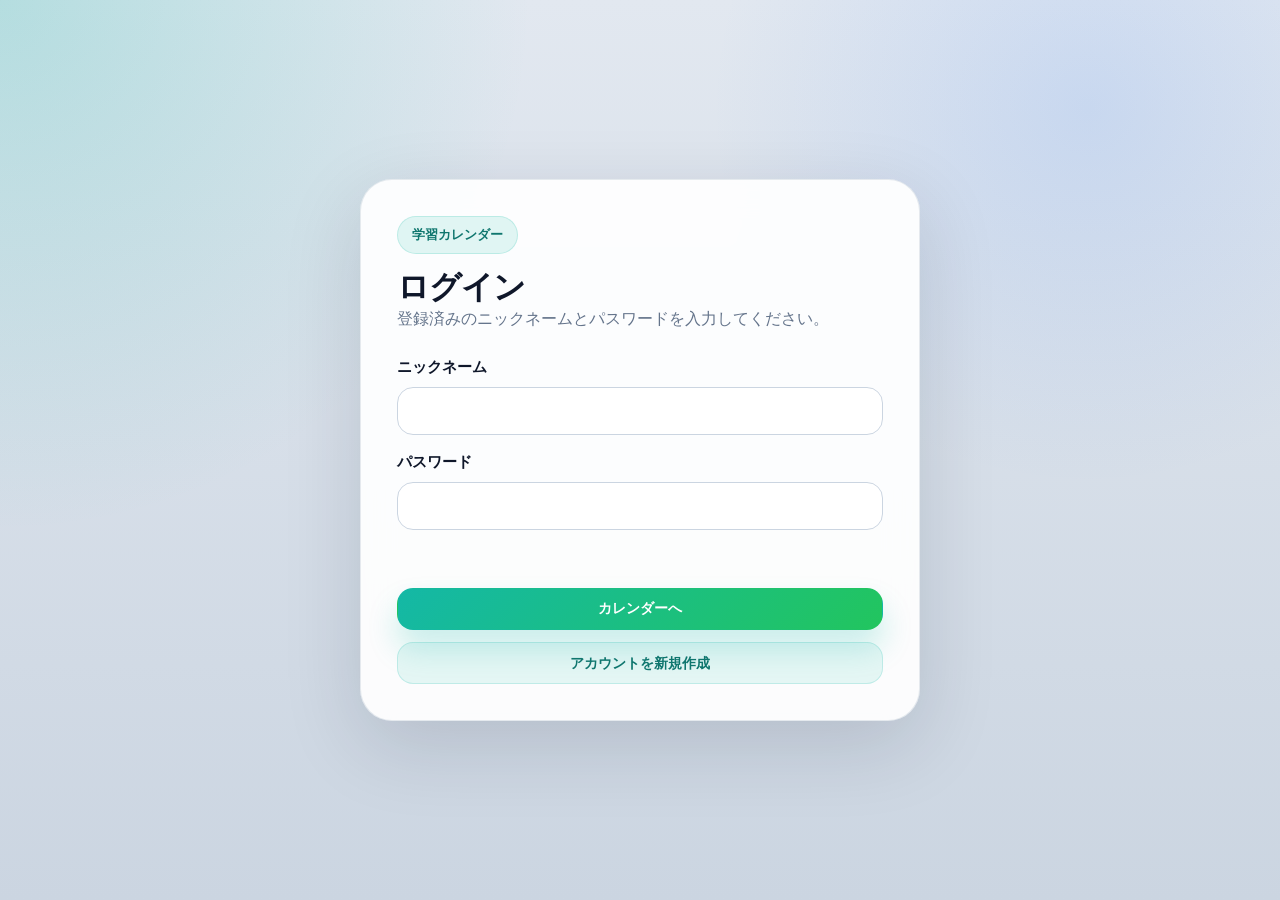
==== commit 340c43b6: "chore: rename app title to 学習カレンダー Use Japanese branding in the header, login pages, and user menu i" ====
--- a/public_html/login/index.html
+++ b/public_html/login/index.html
@@ -4,14 +4,14 @@
 	<head>
 		<meta charset="UTF-8" />
 		<meta name="viewport" content="width=device-width, initial-scale=1.0" />
-		<title>ログイン | Calm Focus Calendar</title>
+		<title>ログイン | 学習カレンダー</title>
 		<link rel="stylesheet" href="../style.css" />
 		<link rel="stylesheet" href="login.css" />
 	</head>
 	<body>
 		<main class="page">
 			<section class="auth-panel auth-panel--narrow">
-				<span class="auth-eyebrow" style="background:rgba(20,184,166,0.12);color:var(--color-teal-strong);border:1px solid rgba(20,184,166,0.18)">Calm Focus Calendar</span>
+				<span class="auth-eyebrow" style="background:rgba(20,184,166,0.12);color:var(--color-teal-strong);border:1px solid rgba(20,184,166,0.18)">学習カレンダー</span>
 				<h2>ログイン</h2>
 				<p>登録済みのニックネームとパスワードを入力してください。</p>
 
--- a/public_html/style.css
+++ b/public_html/style.css
@@ -1,5 +1,5 @@
 /* ==========================================================================
-   Calm Focus Calendar — design system
+   学習カレンダー — design system
    Login-aligned glass UI with teal accents.
    ========================================================================== */
 
